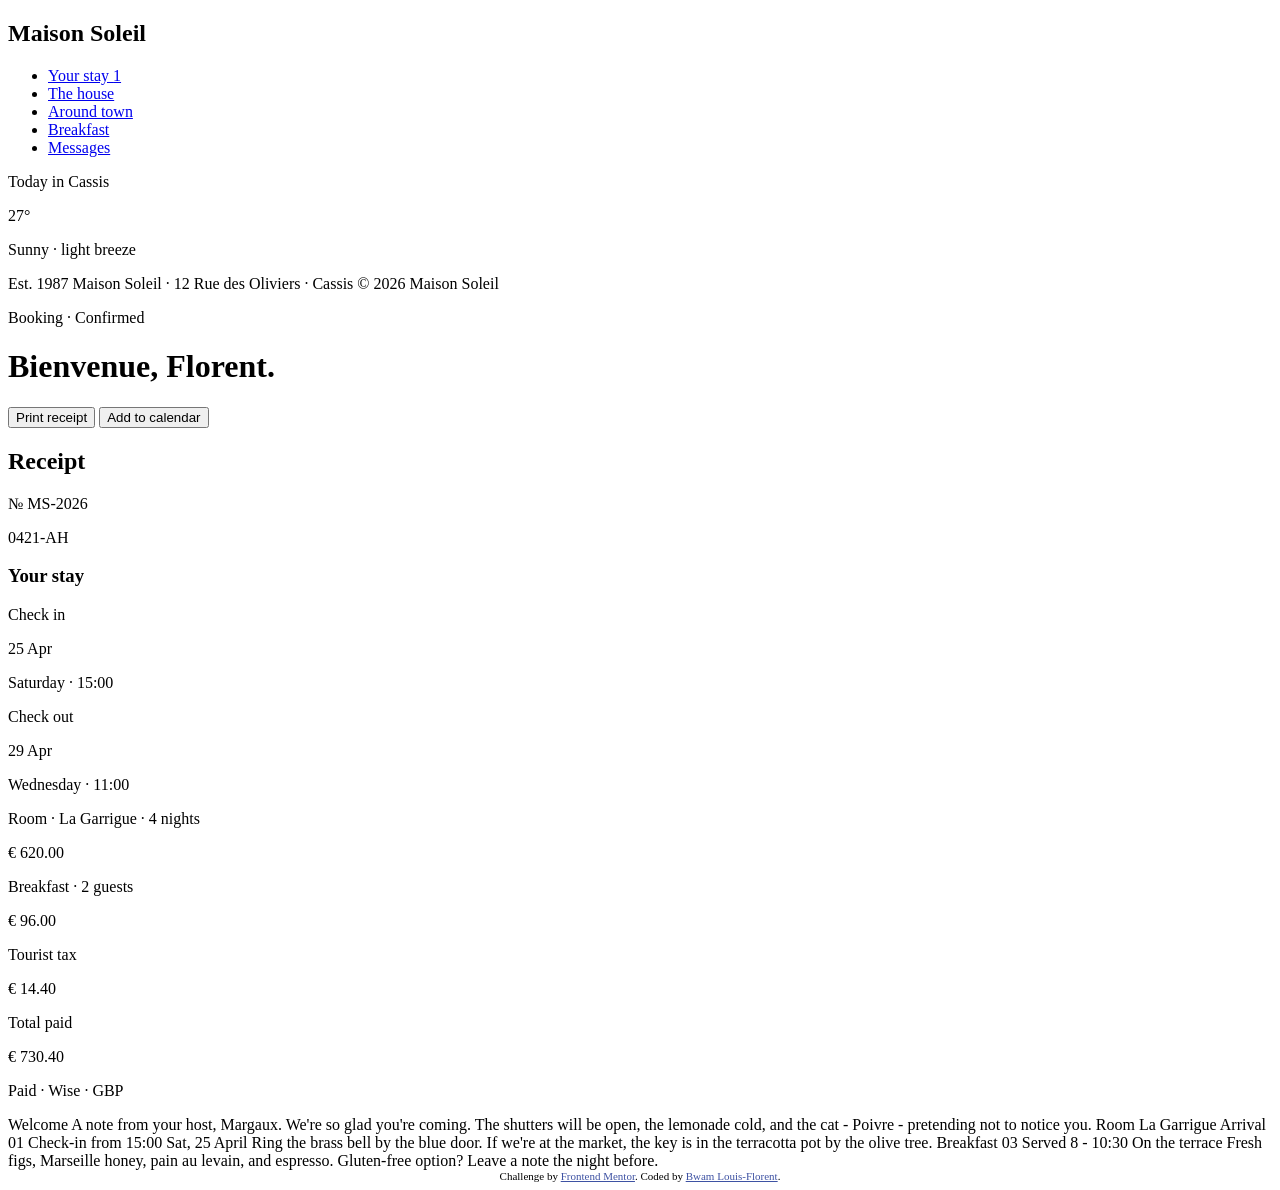
==== Day_2/index.html @ e7b2e768 "Receipt card" ====
<!DOCTYPE html>
<html lang="en">
<head>
  <meta charset="UTF-8">
  <meta name="viewport" content="width=device-width, initial-scale=1.0"> <!-- displays site properly based on user's device -->

  <link rel="icon" type="image/png" sizes="32x32" href="./assets/images/favicon-32x32.png">

  <title>Hotel booking confirmation page</title>

  <!-- Feel free to remove these styles or customise in your own stylesheet 👍 -->
  <style>
    .attribution { font-size: 0.6875rem; text-align: center; }
    .attribution a { color: hsl(228, 45%, 44%); }
  </style>
</head>
<body>
<aside>
  <!-- Sidebar starts -->

  <h1>Maison Soleil</h1>

  <!-- Guest navigation -->

  <nav>
    <ul>
      <li><a href="#">Your stay <span>1</span></a></li>
      <li><a href="#">The house</a></li>
      <li><a href="#">Around town</a></li>
      <li><a href="#">Breakfast</a></li>
      <li><a href="#">Messages</a></li>
    </ul>
  </nav>

  <!-- Local weather -->
<div>

  <p>Today in Cassis</p>
  <p>27°</p>
  <p>Sunny · light breeze</p>

</div>  

<footer>
  Est. 1987
  Maison Soleil · 12 Rue des Oliviers · Cassis
  © 2026 Maison Soleil
</footer>  

  <!-- Sidebar ends -->
</aside>

<main>
  <!-- Main content starts -->
<header>
  <p>Booking · Confirmed</p>
  <h1>Bienvenue, Florent.</h1>
  <button>Print receipt</button>
  <button>Add to calendar</button>
</header>

  <!-- Booking cards start -->
<div>
 <!-- Receipt card -->
<article>
  <h2>Receipt</h2>
  <p>№ MS-2026</p>
  <p>0421-AH</p>

  <h3>Your stay</h3>

  <p>Check in</p>
  <p>25 Apr</p>
  <p>Saturday · 15:00</p>

  <p>Check out</p>
  <p>29 Apr</p>
  <p>Wednesday · 11:00</p>

  <p>Room · La Garrigue · 4 nights</p>
  <p>€ 620.00</p>
  <p>Breakfast · 2 guests</p>
  <p>€ 96.00</p>
  <p>Tourist tax</p>
  <p>€ 14.40</p>

  <p>Total paid</p>
  <p>€ 730.40</p>

  <p>Paid · Wise · GBP</p>
<!-- Barcode image -->
</article>

</div>


  <!-- Note from host card -->
  Welcome
  A note from your host, Margaux.
  We're so glad you're coming. The shutters will be open, the lemonade cold, and the cat - Poivre - pretending not to notice you.
  Room
  La Garrigue

  <!-- Booking cards end -->

  <!-- Guest info row starts -->

  <!-- Arrival -->
  Arrival
  01
  Check-in from 15:00
  Sat, 25 April
  Ring the brass bell by the blue door. If we're at the market, the key is in the terracotta pot by the olive tree.


  <!-- Breakfast -->
  Breakfast
  03
  Served 8 - 10:30
  On the terrace
  Fresh figs, Marseille honey, pain au levain, and espresso. Gluten-free option? Leave a note the night before.

  <!-- Guest info row ends -->

  <!-- Main content ends -->
</main>

  <footer class="attribution">
    Challenge by <a href="https://www.frontendmentor.io?ref=challenge">Frontend Mentor</a>.
    Coded by <a href="#">Bwam Louis-Florent</a>.
  </footer>
</body>
</html>
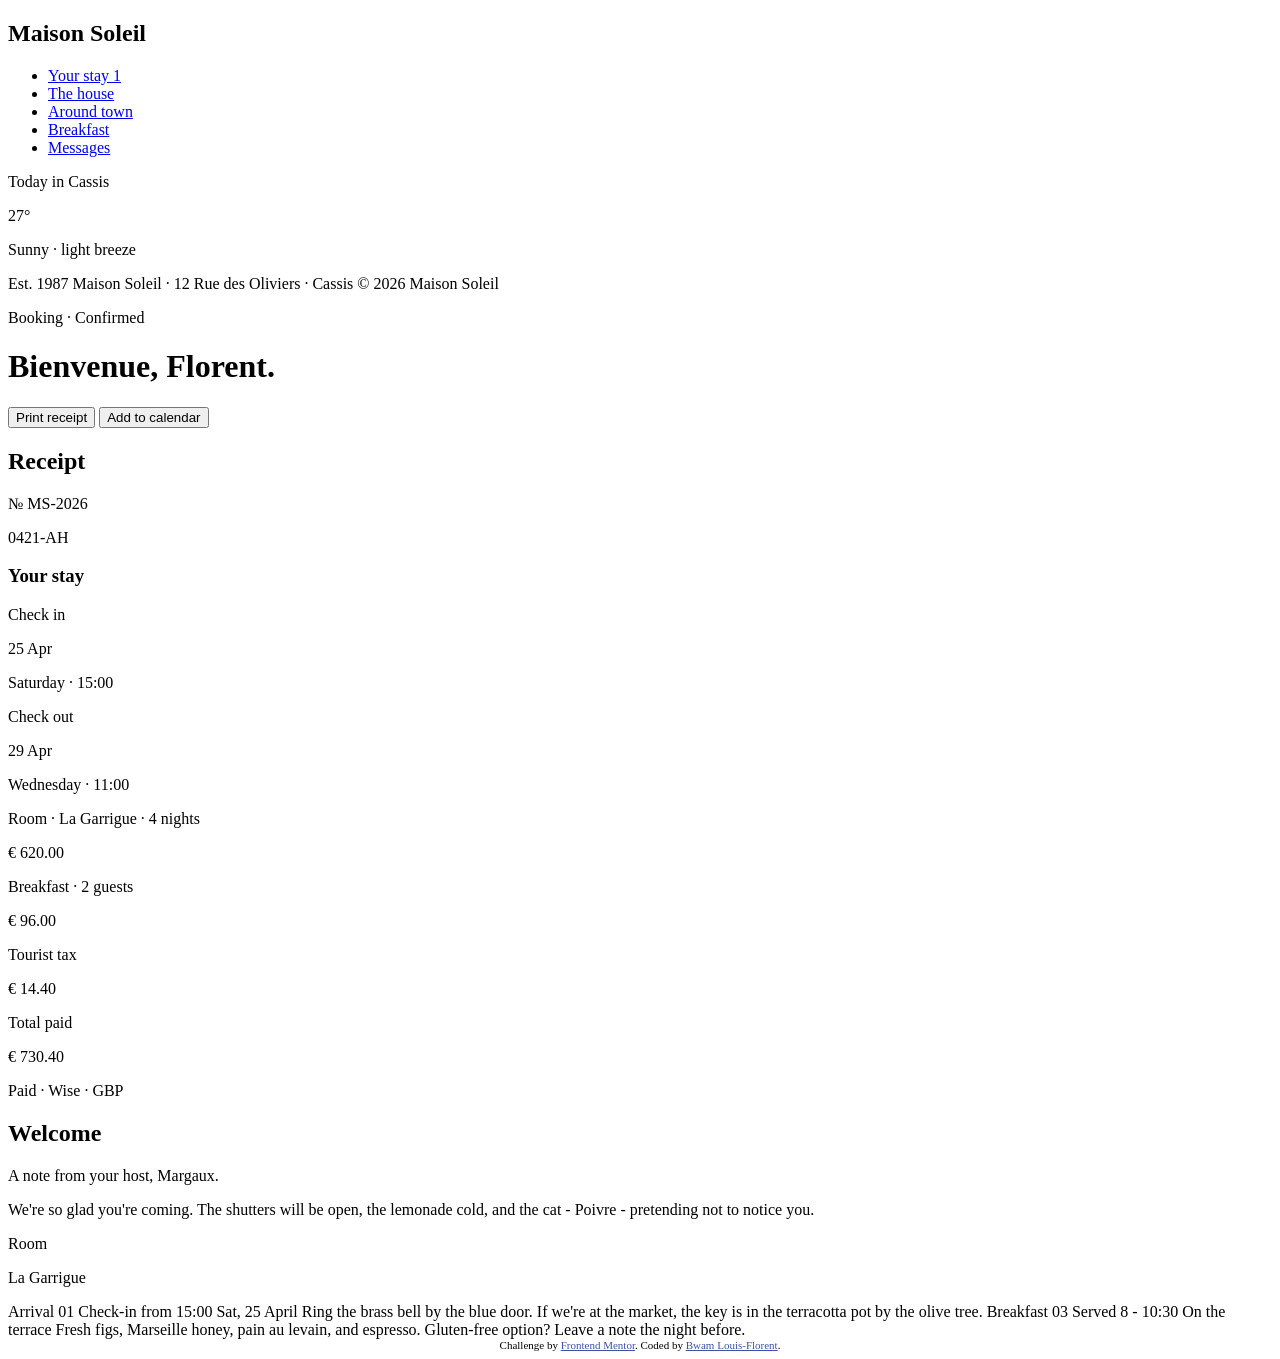
==== commit b20de36b: "Receipt card" ====
--- a/Day_2/index.html
+++ b/Day_2/index.html
@@ -91,17 +91,20 @@
 <!-- Barcode image -->
 </article>
 
+<article>
+  <!-- Note from host card -->
+  <h2>Welcome</h2>
+  <p>A note from your host, Margaux.</p>
+  <p>We're so glad you're coming. The shutters will be open, the lemonade cold, and the cat - Poivre - pretending not to notice you.</p>
+  <p>Room</p>
+  <p>La Garrigue</p>
+
+  <!-- Booking cards end -->
+</article>
 </div>
 
 
-  <!-- Note from host card -->
-  Welcome
-  A note from your host, Margaux.
-  We're so glad you're coming. The shutters will be open, the lemonade cold, and the cat - Poivre - pretending not to notice you.
-  Room
-  La Garrigue
 
-  <!-- Booking cards end -->
 
   <!-- Guest info row starts -->
 
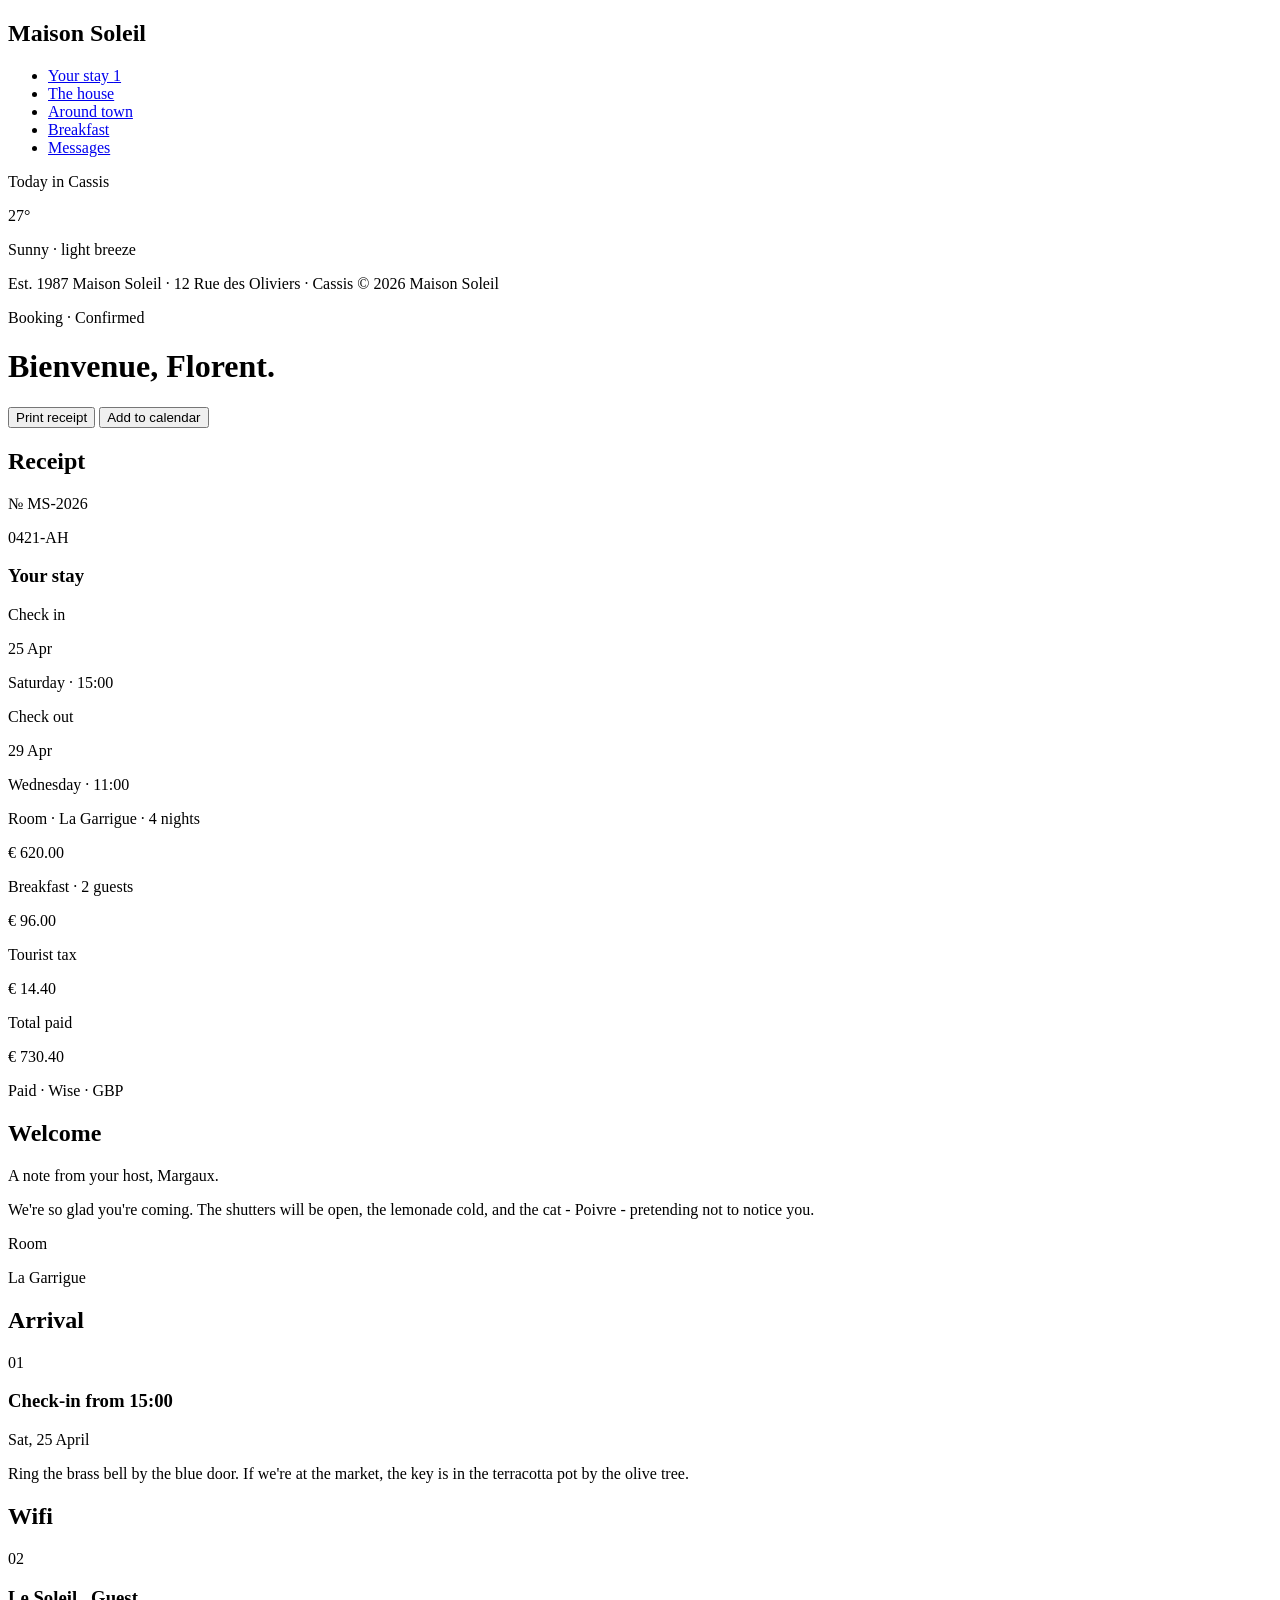
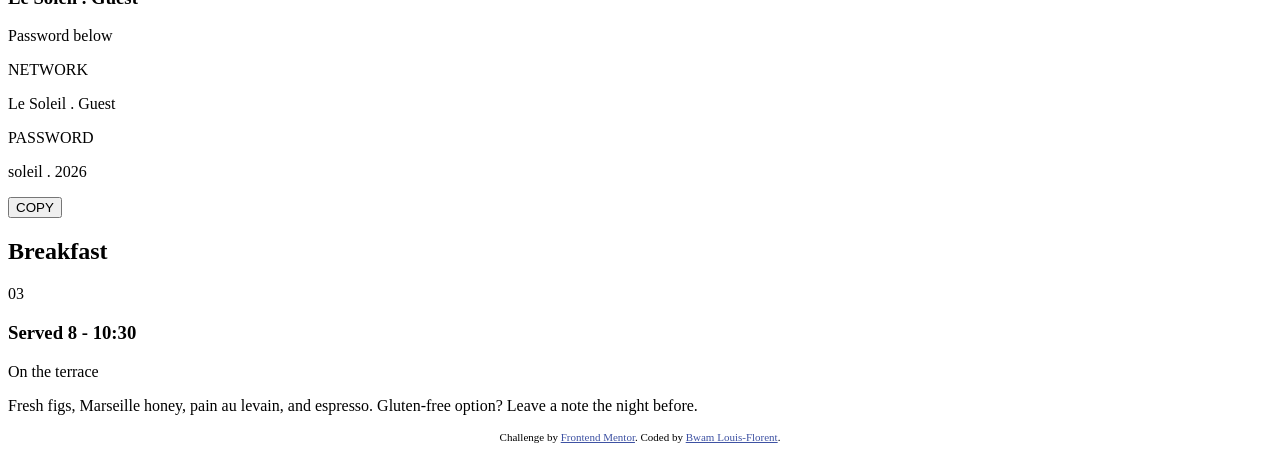
==== commit d36ffa28: "Arrival,Wifi,Breakfast" ====
--- a/Day_2/index.html
+++ b/Day_2/index.html
@@ -108,21 +108,40 @@
 
   <!-- Guest info row starts -->
 
-  <!-- Arrival -->
-  Arrival
-  01
-  Check-in from 15:00
-  Sat, 25 April
-  Ring the brass bell by the blue door. If we're at the market, the key is in the terracotta pot by the olive tree.
+<div>
+ <!-- Arrival -->    
+<article>
+  <h2>Arrival</h2>
+  <p>01</p>
+  <h3>Check-in from 15:00</h3>
+  <p>Sat, 25 April</p>
+  <p>Ring the brass bell by the blue door. If we're at the market, the key is in the terracotta pot by the olive tree.
+</p>
+</article>
+</div>
+ 
+<!-- Wifi -->
+ <article>
+    <h2>Wifi</h2>
+    <p>02</p>
+    <h3>Le Soleil . Guest</h3>
+    <p>Password below</p>
+    <p>NETWORK</p>
+    <p>Le Soleil . Guest</p>
+    <p>PASSWORD</p>
+    <p>soleil . 2026</p>
+    <button>COPY</button>
+ </article>
 
-
-  <!-- Breakfast -->
-  Breakfast
-  03
-  Served 8 - 10:30
-  On the terrace
-  Fresh figs, Marseille honey, pain au levain, and espresso. Gluten-free option? Leave a note the night before.
-
+<!-- Breakfast -->
+<article>
+  <h2>Breakfast</h2>
+  <p>03</p>
+  <h3>Served 8 - 10:30</h3>
+  <p>On the terrace</p>
+  <p>Fresh figs, Marseille honey, pain au levain, and espresso. Gluten-free option? Leave a note the night before.</p>
+</article> 
+  
   <!-- Guest info row ends -->
 
   <!-- Main content ends -->
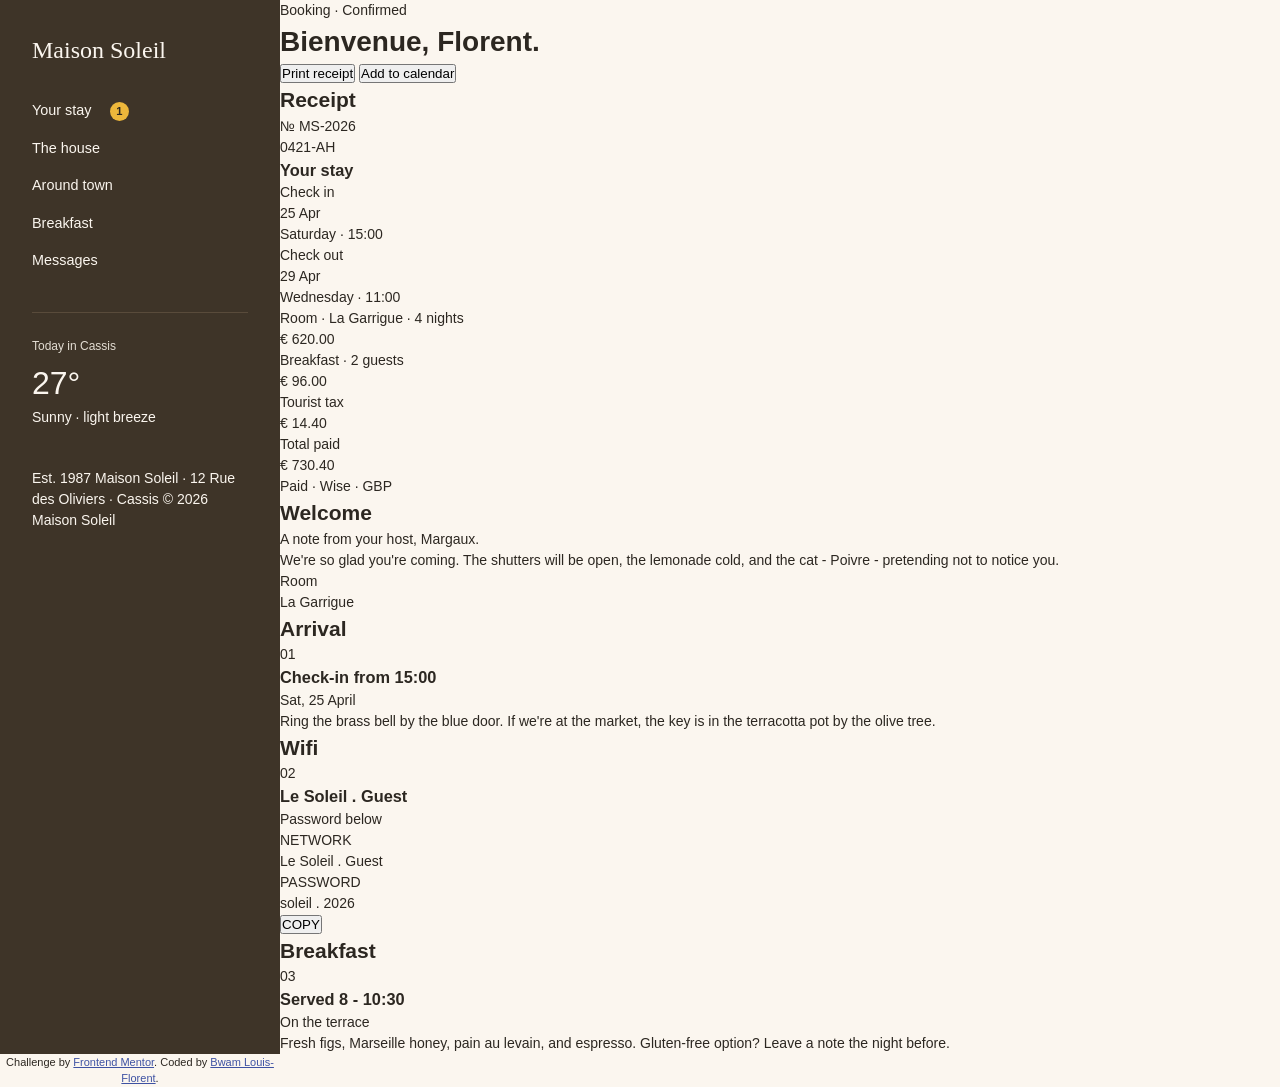
==== commit 5fdc0517: "active badge,weather widget" ====
--- a/Day_2/index.html
+++ b/Day_2/index.html
@@ -8,7 +8,12 @@
 
   <title>Hotel booking confirmation page</title>
 
-  <!-- Feel free to remove these styles or customise in your own stylesheet 👍 -->
+  <!-- Google fonts -->
+   <link rel="preconnect" href="https://fonts.googleapis.com">
+   <link rel="preconnect" href="https://fonts.gstatic.com" crossorigin>
+   <link href="https://fonts.googleapis.com/css2?family=DM+Mono:ital,wght@0,400;0,500;1,400&family=DM+Sans:ital,opsz,wght@0,9..40,400;0,9..40,500;0,9..40,600;1,9..40,400&family=Fraunces:ital,opsz,wght@0,9..144,400;1,9..144,400&display=swap" rel="stylesheet">
+
+   <link rel="stylesheet" href="styles.css">
   <style>
     .attribution { font-size: 0.6875rem; text-align: center; }
     .attribution a { color: hsl(228, 45%, 44%); }
@@ -36,7 +41,7 @@
 <div>
 
   <p>Today in Cassis</p>
-  <p>27°</p>
+  <p class="weather-temp">27°</p>
   <p>Sunny · light breeze</p>
 
 </div>  
@@ -118,7 +123,6 @@
   <p>Ring the brass bell by the blue door. If we're at the market, the key is in the terracotta pot by the olive tree.
 </p>
 </article>
-</div>
  
 <!-- Wifi -->
  <article>
@@ -141,6 +145,7 @@
   <p>On the terrace</p>
   <p>Fresh figs, Marseille honey, pain au levain, and espresso. Gluten-free option? Leave a note the night before.</p>
 </article> 
+</div>
   
   <!-- Guest info row ends -->
 
--- a/Day_2/styles.css
+++ b/Day_2/styles.css
@@ -0,0 +1,127 @@
+/* ==============================================
+   MAISON SOLEIL — Booking Confirmation Page
+   ============================================== */
+
+/* ---------- Design Tokens ---------- */
+:root {
+  /* Neutral */
+  --clr-neutral-900: hsl(33, 15%, 15%);
+  --clr-neutral-800: hsl(33, 22%, 20%);
+  --clr-neutral-700: hsl(32, 20%, 29%);
+  --clr-neutral-600: hsl(33, 17%, 41%);
+  --clr-neutral-400: hsl(36, 22%, 86%);
+  --clr-neutral-200: hsl(30, 24%, 93%);
+  --clr-neutral-100: hsl(35, 60%, 96%);
+  --clr-neutral-50:  hsl(40, 60%, 98%);
+  --clr-neutral-0:   hsl(0, 0%, 100%);
+
+  /* Sun */
+  --clr-sun-500: hsl(42, 83%, 58%);
+  --clr-sun-300: hsl(44, 84%, 75%);
+  --clr-sun-200: hsl(45, 100%, 74%);
+  --clr-sun-50:  hsl(41, 100%, 93%);
+
+  /* Terracotta */
+  --clr-terracotta-700: hsl(15, 69%, 37%);
+  --clr-terracotta-600: hsl(15, 74%, 41%);
+  --clr-terracotta-500: hsl(18, 62%, 47%);
+  --clr-terracotta-400: hsl(22, 72%, 56%);
+
+  /* Accent */
+  --clr-blue-500: hsl(230, 49%, 56%);
+  --clr-rose-500: hsl(340, 48%, 52%);
+
+  /* Typography */
+  --ff-heading: 'Fraunces', serif;
+  --ff-body:    'DM Sans', sans-serif;
+  --ff-mono:    'DM Mono', monospace;
+}
+
+/* ---------- Reset ---------- */
+*,
+*::before,
+*::after {
+  box-sizing: border-box;
+  margin: 0;
+  padding: 0;
+}
+
+body {
+  font-family: var(--ff-body);
+  font-size: 0.875rem;
+  color: var(--clr-neutral-900);
+  background-color: var(--clr-neutral-100);
+  line-height: 1.5;
+}
+
+/* ---------- Two-Column Layout ---------- */
+body {
+  display: grid;
+  grid-template-columns: 280px 1fr;
+  min-height: 100vh;
+}
+
+/* ---------- Sidebar ---------- */
+aside {
+  background-color: var(--clr-neutral-800);
+  color: var(--clr-neutral-100);
+  padding: 2rem;
+}
+
+/* ---------- Maison Soleil ---------- */
+aside h1 {
+  font-family: var(--ff-heading);
+  font-size: 1.5rem;
+  font-weight: 400;
+  margin-bottom: 2rem;  
+}
+
+/* ---------- Navigation ------------- */
+aside nav ul {
+    list-style: none;
+    padding: 0;
+    display: flex;
+    flex-direction: column;
+    gap: 1rem;
+}
+
+aside nav a {
+    color: var(--clr-neutral-100);
+    text-decoration: none;
+    font-size: 0.9rem;
+}
+
+aside nav a:hover {
+    color: var(--clr-neutral-0);
+}
+
+/* Active badge on "Your Stay" */
+aside nav a span {
+    display: inline-block;
+    background-color: var(--clr-sun-500);
+    color: var(--clr-neutral-900);
+    font-size: 0.7rem;
+    font-weight: 600;
+    width: 1.2rem;
+    height: 1.2rem;
+    border-radius: 50%;
+    text-align: center;
+    line-height: 1.2rem;
+    margin-left: 0.9rem;
+}
+
+/* Weather widget */
+aside > div {
+    margin-top: 2.5rem;
+    margin-bottom: 2.5rem;
+    padding-top: 1.5rem;
+    border-top: 1px solid var(--clr-neutral-700);
+}
+
+aside > div p:first-child {
+    font-size: 0.75rem;
+    color: var(--clr-neutral-400);
+    margin-bottom: 0.25rem;
+}
+
+.weather-temp {font-size: 2rem;}
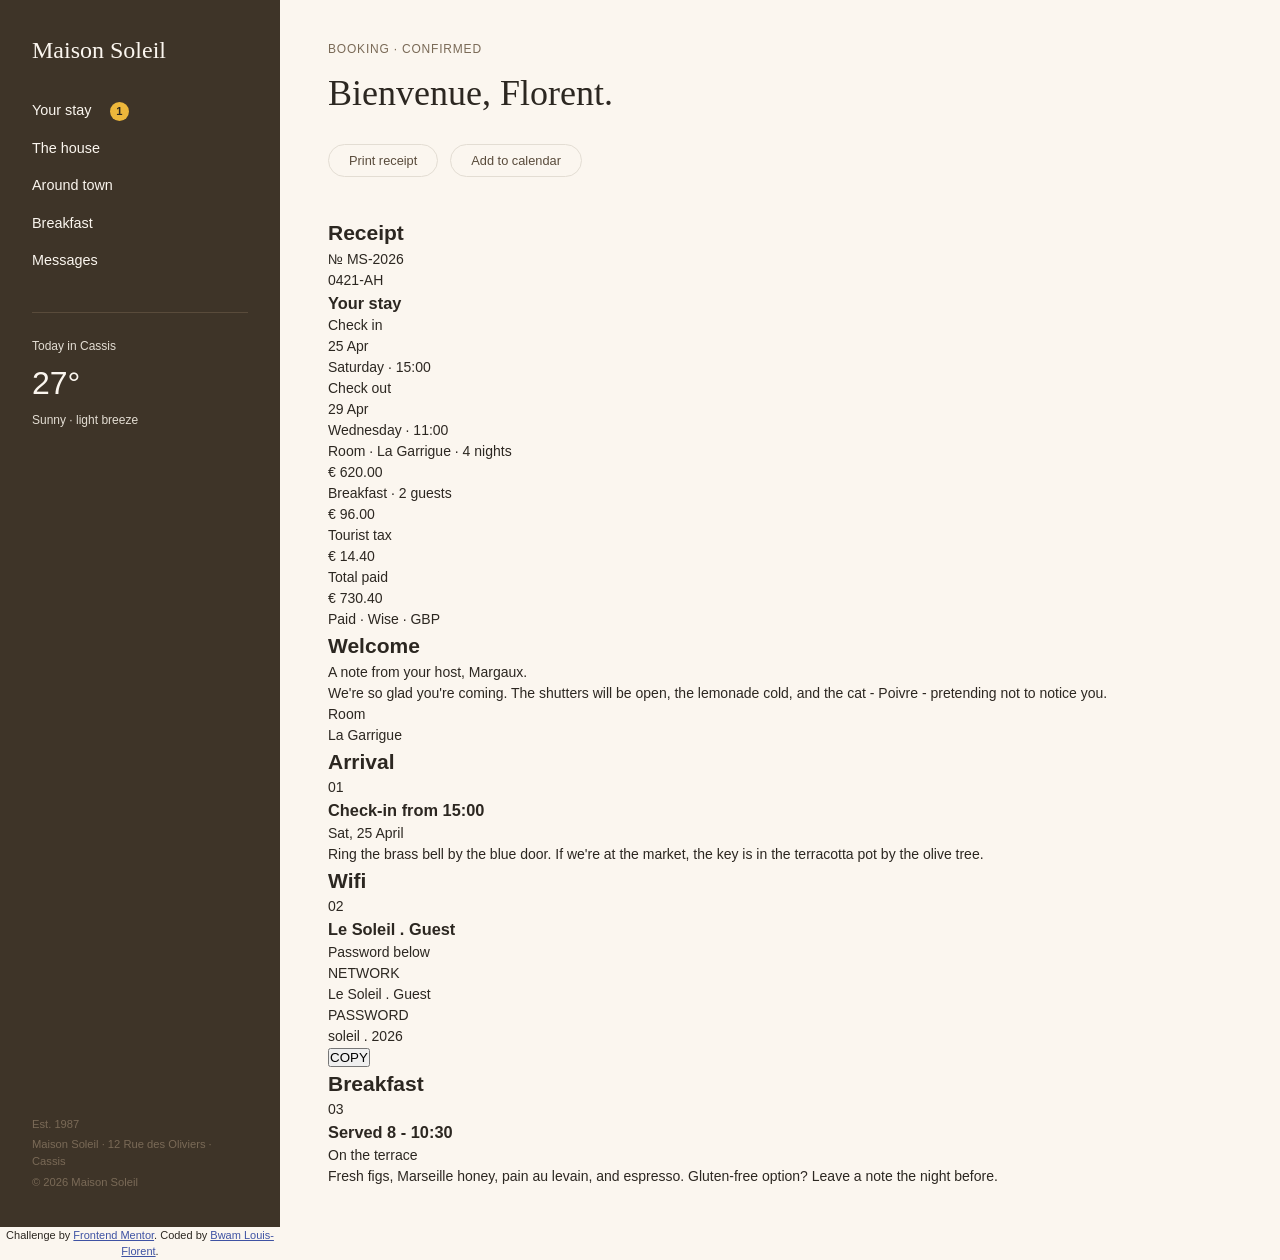
==== commit af5f0747: "Main Content header" ====
--- a/Day_2/index.html
+++ b/Day_2/index.html
@@ -47,9 +47,9 @@
 </div>  
 
 <footer>
-  Est. 1987
-  Maison Soleil · 12 Rue des Oliviers · Cassis
-  © 2026 Maison Soleil
+  <p>Est. 1987</p>
+  <P>Maison Soleil · 12 Rue des Oliviers · Cassis</P>
+  <p>© 2026 Maison Soleil</p>
 </footer>  
 
   <!-- Sidebar ends -->
@@ -60,8 +60,10 @@
 <header>
   <p>Booking · Confirmed</p>
   <h1>Bienvenue, Florent.</h1>
+  <div class="header-actions">
   <button>Print receipt</button>
   <button>Add to calendar</button>
+  </div>
 </header>
 
   <!-- Booking cards start -->
--- a/Day_2/styles.css
+++ b/Day_2/styles.css
@@ -66,6 +66,8 @@
   background-color: var(--clr-neutral-800);
   color: var(--clr-neutral-100);
   padding: 2rem;
+  display: flex;
+  flex-direction: column;
 }
 
 /* ---------- Maison Soleil ---------- */
@@ -124,4 +126,75 @@
     margin-bottom: 0.25rem;
 }
 
-.weather-temp {font-size: 2rem;}+.weather-temp {
+    font-size: 2rem;
+    font-weight: 500;
+    margin-bottom: 0.25rem;
+}
+
+aside > div p:last-child {
+    font-size: 0.75rem;
+    color: var(--clr-neutral-400);
+}
+
+/* Sidebar footer */
+aside footer {
+    margin-top: auto;
+    font-size: 0.7rem;
+    color: var(--clr-neutral-600);
+}
+
+aside footer p {
+    margin-bottom: 0.25rem;
+}
+
+/* Main Content */
+main {
+    padding: 2.5rem 3rem;
+}
+
+/* Header Area */
+main header {
+    margin-bottom: 2.5rem;
+}
+
+main header p:first-child {
+    font-size: 0.75rem;
+    font-weight: 500;
+    text-transform: uppercase;
+    letter-spacing: 0.05rem;
+    color: var(--clr-neutral-600);
+    margin-bottom: 0.5rem;
+}
+
+main header h1 {
+    font-family: var(--ff-heading);
+    font-size: 2.25rem;
+    font-weight: 400;
+    color: var(--clr-neutral-900);
+    margin-bottom: 1.5rem;
+}
+
+/* Button row */
+.header-actions {
+    display: flex;
+    gap: 0.75rem;
+}
+
+.header-actions button {
+    font-family: var(--ff-body);
+    font-size: 0.8rem;
+    font-weight: 500;
+    padding: 0.5rem 1.25rem;
+    border: 1px solid var(--clr-neutral-400);
+    border-radius: 2rem;
+    background: transparent;
+    color: var(--clr-neutral-700);
+    cursor: pointer;
+    transition: all 0.2s ease;
+}
+
+.header-actions button:hover {
+    border-color: var(--clr-neutral-600);
+    color: var(--clr-neutral-900);
+}
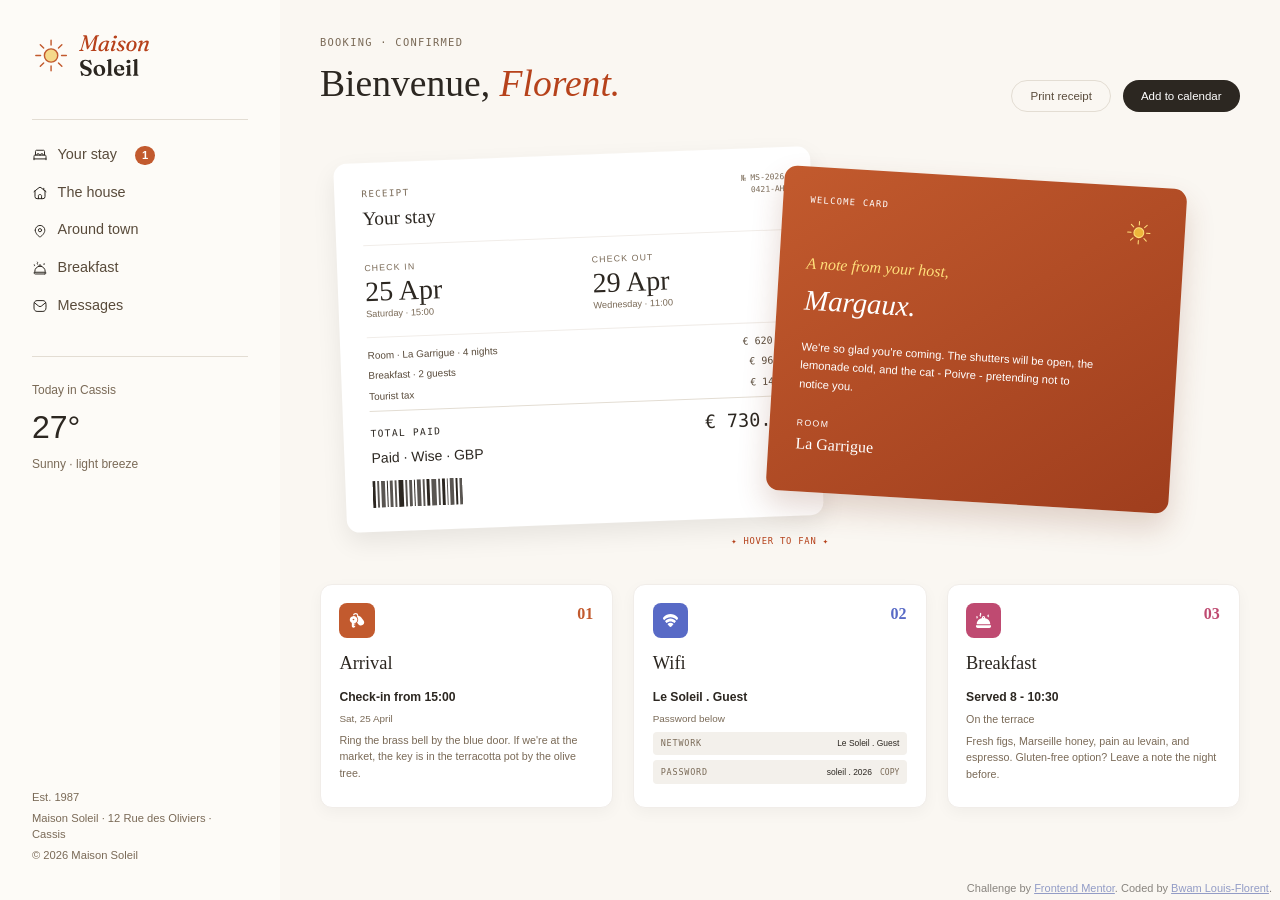
==== commit 9e5b30e3: "Hotel booking finalisation" ====
--- a/Day_2/index.html
+++ b/Day_2/index.html
@@ -23,17 +23,17 @@
 <aside>
   <!-- Sidebar starts -->
 
-  <h1>Maison Soleil</h1>
+  <img src="images/logo.svg" alt="Mon Soleil">
 
   <!-- Guest navigation -->
 
   <nav>
     <ul>
-      <li><a href="#">Your stay <span>1</span></a></li>
-      <li><a href="#">The house</a></li>
-      <li><a href="#">Around town</a></li>
-      <li><a href="#">Breakfast</a></li>
-      <li><a href="#">Messages</a></li>
+      <li><a href="#"><img src="images/icon-bed.svg" alt="">Your stay <span>1</span></a></li>
+      <li><a href="#"><img src="images/icon-house.svg" alt="">The house</a></li>
+      <li><a href="#"><img src="images/icon-pin.svg" alt="">Around town</a></li>
+      <li><a href="#"><img src="images/icon-breakfast-outline.svg" alt="">Breakfast</a></li>
+      <li><a href="#"><img src="images/icon-mail.svg" alt="">Messages</a></li>
     </ul>
   </nav>
 
@@ -58,96 +58,133 @@
 <main>
   <!-- Main content starts -->
 <header>
-  <p>Booking · Confirmed</p>
-  <h1>Bienvenue, Florent.</h1>
+  <div>
+    <p>Booking · Confirmed</p>
+  <h1>Bienvenue, <em>Florent.</em></h1>
+  </div>  
   <div class="header-actions">
-  <button>Print receipt</button>
-  <button>Add to calendar</button>
+  <button class="btn-outline">Print receipt</button>
+  <button class="btn-filled">Add to calendar</button>
   </div>
 </header>
 
   <!-- Booking cards start -->
 <div>
- <!-- Receipt card -->
-<article>
-  <h2>Receipt</h2>
+ <!-- Receipt + host one -->
+<section class="booking-visual">
+
+<article class="receipt">
+<div class="receipt-top">
+  <div>  
+  <p class="receipt-label">Receipt</p>
+  <h2>Your stay</h2>
+  </div>
+  <div class="receipt-number">
   <p>№ MS-2026</p>
   <p>0421-AH</p>
+  </div>
+  </div>
 
-  <h3>Your stay</h3>
+<div class="date-grid">
+  <div>
+  <p class="small-label">Check in</p>
+  <p class="big-date">25 Apr</p>
+  <p class="small-text">Saturday · 15:00</p>
+  </div>  
 
-  <p>Check in</p>
-  <p>25 Apr</p>
-  <p>Saturday · 15:00</p>
+  <div>
+  <p class="small-label">Check out</p>
+  <p class="big-date">29 Apr</p>
+  <p class="small-text">Wednesday · 11:00</p>
+  </div>
+  </div>
 
-  <p>Check out</p>
-  <p>29 Apr</p>
-  <p>Wednesday · 11:00</p>
+<div class="cost-list">
+  <div><span>Room · La Garrigue · 4 nights</span><span>€ 620.00</span></div>
+  <div><span>Breakfast · 2 guests</span><span>€ 96.00</span></div>
+  <div><span>Tourist tax</span><span>€ 14.40</span></div>
+  </div>  
 
-  <p>Room · La Garrigue · 4 nights</p>
-  <p>€ 620.00</p>
-  <p>Breakfast · 2 guests</p>
-  <p>€ 96.00</p>
-  <p>Tourist tax</p>
-  <p>€ 14.40</p>
+<div class="total"> 
+  <span>Total paid</span>
+  <strong>€ 730.40</strong>
+  </div> 
 
-  <p>Total paid</p>
-  <p>€ 730.40</p>
-
+<div class="receipt-button">  
   <p>Paid · Wise · GBP</p>
+  <img src="images/icon-barcode.svg" alt="barcode" class="barcode">
+  </div>
 <!-- Barcode image -->
 </article>
 
-<article>
+<article class="host-note">
   <!-- Note from host card -->
-  <h2>Welcome</h2>
-  <p>A note from your host, Margaux.</p>
-  <p>We're so glad you're coming. The shutters will be open, the lemonade cold, and the cat - Poivre - pretending not to notice you.</p>
-  <p>Room</p>
-  <p>La Garrigue</p>
+   <img src="images/icon-sun.svg" alt="" class="host-sun">
+  <p class="host-label">Welcome card</p>
+  <p class="host-intro">A note from your host,</p>
+  <h2>Margaux.</h2>
+  <p class="host-message">We're so glad you're coming. The shutters will be open, the lemonade cold, and the cat - Poivre - pretending not to notice you.</p>
+  <p class="room-label">Room</p>
+  <p class="room-name">La Garrigue</p>
 
   <!-- Booking cards end -->
 </article>
-</div>
+</section>
 
+<p class="fan-label">✦ HOVER TO FAN ✦</p>
 
+  <!-- Information cards -->
 
+<section class="info-cards">
 
-  <!-- Guest info row starts -->
+<article class="info-card">
+    <!-- Arrival -->
+  <img src="images/icon-key.svg" alt="" class="info-icon">  
 
-<div>
- <!-- Arrival -->    
-<article>
+  <span class="card-number">01</span>
+
   <h2>Arrival</h2>
-  <p>01</p>
   <h3>Check-in from 15:00</h3>
-  <p>Sat, 25 April</p>
+  <p class="card-date">Sat, 25 April</p>
   <p>Ring the brass bell by the blue door. If we're at the market, the key is in the terracotta pot by the olive tree.
 </p>
 </article>
  
 <!-- Wifi -->
- <article>
+ <article class="info-card">
+    <img src="images/icon-wifi.svg" alt="" class="info-icon">
+
+    <span class="card-number">02</span>
+
     <h2>Wifi</h2>
-    <p>02</p>
     <h3>Le Soleil . Guest</h3>
-    <p>Password below</p>
-    <p>NETWORK</p>
-    <p>Le Soleil . Guest</p>
-    <p>PASSWORD</p>
-    <p>soleil . 2026</p>
+    <p class="password-label">Password below</p>
+
+    <div class="wifi-row">
+    <span>NETWORK</span>
+    <strong>Le Soleil . Guest</strong>
+    </div>
+
+    <div class="wifi-row">
+    <span>PASSWORD</span>
+    <strong>soleil . 2026</strong>
     <button>COPY</button>
+    </div>
  </article>
 
 <!-- Breakfast -->
-<article>
+<article class="info-card">
+  <img src="images/icon-breakfast.svg" alt="" class="info-icon">  
+
+  <span class="card-number">03</span>
+
   <h2>Breakfast</h2>
-  <p>03</p>
   <h3>Served 8 - 10:30</h3>
   <p>On the terrace</p>
   <p>Fresh figs, Marseille honey, pain au levain, and espresso. Gluten-free option? Leave a note the night before.</p>
 </article> 
-</div>
+
+</section>
   
   <!-- Guest info row ends -->
 
--- a/Day_2/styles.css
+++ b/Day_2/styles.css
@@ -63,19 +63,18 @@
 
 /* ---------- Sidebar ---------- */
 aside {
-  background-color: var(--clr-neutral-800);
-  color: var(--clr-neutral-100);
+  background-color: var(--clr-neutral-50);
+  color: var(--clr-neutral-900);
   padding: 2rem;
   display: flex;
   flex-direction: column;
 }
 
 /* ---------- Maison Soleil ---------- */
-aside h1 {
-  font-family: var(--ff-heading);
-  font-size: 1.5rem;
-  font-weight: 400;
-  margin-bottom: 2rem;  
+aside img {
+  margin-bottom: 2.5rem;
+  width: 120px;
+  height: auto;  
 }
 
 /* ---------- Navigation ------------- */
@@ -85,23 +84,25 @@
     display: flex;
     flex-direction: column;
     gap: 1rem;
+    border-top: 1px solid var(--clr-neutral-400);
+    padding-top: 1.5rem;
 }
 
 aside nav a {
-    color: var(--clr-neutral-100);
+    color: var(--clr-neutral-700);
     text-decoration: none;
     font-size: 0.9rem;
 }
 
 aside nav a:hover {
-    color: var(--clr-neutral-0);
+    color: var(--clr-neutral-900);
 }
 
 /* Active badge on "Your Stay" */
 aside nav a span {
     display: inline-block;
-    background-color: var(--clr-sun-500);
-    color: var(--clr-neutral-900);
+    background-color: var(--clr-terracotta-500);
+    color: var(--clr-neutral-0);
     font-size: 0.7rem;
     font-weight: 600;
     width: 1.2rem;
@@ -117,12 +118,12 @@
     margin-top: 2.5rem;
     margin-bottom: 2.5rem;
     padding-top: 1.5rem;
-    border-top: 1px solid var(--clr-neutral-700);
+    border-top: 1px solid var(--clr-neutral-400);
 }
 
 aside > div p:first-child {
     font-size: 0.75rem;
-    color: var(--clr-neutral-400);
+    color: var(--clr-neutral-600);
     margin-bottom: 0.25rem;
 }
 
@@ -134,7 +135,7 @@
 
 aside > div p:last-child {
     font-size: 0.75rem;
-    color: var(--clr-neutral-400);
+    color: var(--clr-neutral-600);
 }
 
 /* Sidebar footer */
@@ -148,53 +149,517 @@
     margin-bottom: 0.25rem;
 }
 
-/* Main Content */
+/* ================= MAIN ================= */
+
 main {
-    padding: 2.5rem 3rem;
-}
-
-/* Header Area */
+  width: 100%;
+  max-width: 1100px;
+  padding: 2.2rem 2.5rem 3rem;
+  margin: 0 auto;
+  background: #faf7f2;
+}
+
 main header {
-    margin-bottom: 2.5rem;
-}
-
-main header p:first-child {
-    font-size: 0.75rem;
-    font-weight: 500;
-    text-transform: uppercase;
-    letter-spacing: 0.05rem;
-    color: var(--clr-neutral-600);
-    margin-bottom: 0.5rem;
+  display: flex;
+  justify-content: space-between;
+  align-items: flex-end;
+  margin-bottom: 2.2rem;
+}
+
+main header p {
+  margin-bottom: 0.3rem;
+  color: var(--clr-neutral-600);
+  font-family: var(--ff-mono);
+  font-size: 0.65rem;
+  text-transform: uppercase;
+  letter-spacing: 0.08rem;
 }
 
 main header h1 {
-    font-family: var(--ff-heading);
-    font-size: 2.25rem;
-    font-weight: 400;
-    color: var(--clr-neutral-900);
-    margin-bottom: 1.5rem;
-}
-
-/* Button row */
+  font-family: var(--ff-heading);
+  font-size: clamp(2rem, 3vw, 2.35rem);
+  font-weight: 400;
+}
+
+main header h1 em {
+  color: var(--clr-terracotta-600);
+}
+
 .header-actions {
-    display: flex;
-    gap: 0.75rem;
-}
-
-.header-actions button {
-    font-family: var(--ff-body);
-    font-size: 0.8rem;
-    font-weight: 500;
-    padding: 0.5rem 1.25rem;
-    border: 1px solid var(--clr-neutral-400);
-    border-radius: 2rem;
-    background: transparent;
-    color: var(--clr-neutral-700);
-    cursor: pointer;
-    transition: all 0.2s ease;
-}
-
-.header-actions button:hover {
+  display: flex;
+  gap: 0.7rem;
+}
+
+.btn-outline,
+.btn-filled {
+  padding: 0.55rem 1.15rem;
+  border-radius: 2rem;
+  font-family: var(--ff-body);
+  font-size: 0.72rem;
+  cursor: pointer;
+}
+
+.btn-outline {
+  border: 1px solid var(--clr-neutral-400);
+  background: transparent;
+  color: var(--clr-neutral-700);
+}
+
+.btn-filled {
+  border: none;
+  background: var(--clr-neutral-900);
+  color: white;
+}
+
+.header-actions .btn-outline:hover {
     border-color: var(--clr-neutral-600);
     color: var(--clr-neutral-900);
-}+}
+
+.header-actions .btn-filled:hover {
+    background-color: var(--clr-neutral-700);
+}
+
+/* ================= RECEIPT + HOST CARD ================= */
+
+.booking-visual {
+  position: relative;
+  width: min(880px, 100%);
+  min-height: 385px;
+  display: grid;
+  grid-template-columns: 1.02fr 0.86fr;
+  align-items: center;
+  margin: 0 auto;
+}
+
+.receipt {
+  position: relative;
+  z-index: 2;
+  width: 100%;
+  min-height: 355px;
+  padding: 1.5rem 1.7rem;
+  border-radius: 0.8rem;
+  background: white;
+  box-shadow: 0 10px 25px rgba(0,0,0,0.08);
+  transform: rotate(-2.2deg);
+}
+
+.receipt-top {
+  display: flex;
+  justify-content: space-between;
+  padding-bottom: 0.7rem;
+  border-bottom: 1px solid var(--clr-neutral-200);
+}
+
+.receipt-label {
+  color: var(--clr-neutral-600);
+  font-family: var(--ff-mono);
+  font-size: 0.58rem;
+  text-transform: uppercase;
+  letter-spacing: 0.08rem;
+}
+
+.receipt-top h2 {
+  margin-top: 0.25rem;
+  font-family: var(--ff-heading);
+  font-size: 1.2rem;
+  font-weight: 400;
+}
+
+.receipt-number {
+  color: var(--clr-neutral-600);
+  font-family: var(--ff-mono);
+  font-size: 0.5rem;
+  text-align: right;
+}
+
+.date-grid {
+  display: grid;
+  grid-template-columns: 1fr 1fr;
+  gap: 2rem;
+  padding: 1rem 0 0.9rem;
+}
+
+.small-label {
+  margin-bottom: 0.15rem;
+  color: var(--clr-neutral-600);
+  font-size: 0.55rem;
+  text-transform: uppercase;
+  letter-spacing: 0.07rem;
+}
+
+.big-date {
+  font-family: var(--ff-heading);
+  font-size: 1.75rem;
+  line-height: 1.1;
+}
+
+.small-text {
+  color: var(--clr-neutral-600);
+  font-size: 0.58rem;
+}
+
+.cost-list {
+  padding-top: 0.7rem;
+  border-top: 1px solid var(--clr-neutral-200);
+}
+
+.cost-list div {
+  display: flex;
+  justify-content: space-between;
+  gap: 1rem;
+  margin-bottom: 0.35rem;
+  color: var(--clr-neutral-700);
+  font-size: 0.62rem;
+}
+
+.cost-list div span:last-child {
+  font-family: var(--ff-mono);
+  white-space: nowrap;
+}
+
+.total {
+  display: flex;
+  justify-content: space-between;
+  align-items: center;
+  padding-top: 0.55rem;
+  margin-top: 0.4rem;
+  border-top: 1px solid var(--clr-neutral-400);
+}
+
+.total span {
+  font-family: var(--ff-mono);
+  font-size: 0.6rem;
+  text-transform: uppercase;
+  letter-spacing: 0.08rem;
+}
+
+.total strong {
+  font-family: var(--ff-mono);
+  font-size: 1.15rem;
+  font-weight: 500;
+}
+
+.receipt-bottom {
+  display: flex;
+  justify-content: space-between;
+  align-items: flex-end;
+  margin-top: 0.5rem;
+}
+
+.receipt-bottom p {
+  color: var(--clr-neutral-600);
+  font-family: var(--ff-mono);
+  font-size: 0.53rem;
+}
+
+.barcode {
+  width: 70px;
+  height: auto;
+}
+
+/* ================= HOST NOTE ================= */
+
+.host-note {
+  position: relative;
+  z-index: 3;
+  width: 100%;
+  min-height: 325px;
+  margin-left: -42px;
+  padding: 1.7rem;
+  border-radius: 0.8rem;
+  color: white;
+  background: linear-gradient(145deg, var(--clr-terracotta-500), var(--clr-terracotta-700));
+  box-shadow: 0 15px 30px rgba(120, 55, 30, 0.2);
+  transform: rotate(3.5deg);
+}
+
+.host-sun {
+  position: absolute;
+  top: 1.5rem;
+  right: 1.6rem;
+  width: 2rem;
+  height: 2rem;
+}
+
+.host-label {
+  margin-bottom: 2.8rem;
+  font-family: var(--ff-mono);
+  font-size: 0.55rem;
+  text-transform: uppercase;
+  letter-spacing: 0.08rem;
+}
+
+.host-intro {
+  margin-bottom: 0.15rem;
+  color: var(--clr-sun-200);
+  font-family: var(--ff-heading);
+  font-size: 1rem;
+  font-style: italic;
+}
+
+.host-note h2 {
+  margin-bottom: 1rem;
+  font-family: var(--ff-heading);
+  font-size: 1.8rem;
+  font-style: italic;
+  font-weight: 400;
+}
+
+.host-message {
+  max-width: 300px;
+  margin-bottom: 1.5rem;
+  font-size: 0.7rem;
+  line-height: 1.65;
+}
+
+.room-label {
+  margin-bottom: 0.1rem;
+  font-size: 0.55rem;
+  text-transform: uppercase;
+  letter-spacing: 0.08rem;
+}
+
+.room-name {
+  font-family: var(--ff-heading);
+  font-size: 1rem;
+}
+
+.fan-label {
+  margin-top: 0.2rem;
+  color: var(--clr-terracotta-600);
+  font-family: var(--ff-mono);
+  font-size: 0.55rem;
+  text-align: center;
+  letter-spacing: 0.05rem;
+}
+
+/* ================= THREE INFO CARDS ================= */
+
+.info-cards {
+  width: 100%;
+  margin-top: 2.2rem;
+  display: grid;
+  grid-template-columns: repeat(3, minmax(0, 1fr));
+  gap: 1.25rem;
+}
+
+.info-card {
+  position: relative;
+  min-height: 205px;
+  padding: 1.15rem;
+  border: 1px solid var(--clr-neutral-200);
+  border-radius: 0.75rem;
+  background: white;
+  box-shadow: 0 5px 15px rgba(0,0,0,0.04);
+}
+
+/* Card numbers */
+.card-number {
+    font-family: var(--ff-heading);
+    font-size: 1rem;
+    line-height: 1;
+    position: absolute;
+    top: 1.35rem;
+    right: 1.2rem;
+    font-weight: 600;
+}
+
+/* 01 — Arrival */
+.info-card:nth-child(1) .card-number {
+    color: var(--clr-terracotta-500);
+}
+
+/* 02 — Wifi */
+.info-card:nth-child(2) .card-number {
+    color: var(--clr-blue-500);
+}
+
+/* 03 — Breakfast */
+.info-card:nth-child(3) .card-number {
+    color: var(--clr-rose-500);
+}
+
+
+.info-card h2 {
+  margin-bottom: 0.65rem;
+  font-family: var(--ff-heading);
+  font-size: 1.15rem;
+  font-weight: 400;
+}
+
+.info-card h3 {
+  margin-bottom: 0.25rem;
+  font-size: 0.76rem;
+  font-weight: 600;
+}
+
+.info-card p {
+  margin-bottom: 0.35rem;
+  color: var(--clr-neutral-600);
+  font-size: 0.67rem;
+  line-height: 1.55;
+}
+
+.card-date,
+.password-label {
+  font-size: 0.62rem !important;
+}
+
+.wifi-row {
+  display: flex;
+  align-items: center;
+  gap: 0.5rem;
+  padding: 0.35rem 0.5rem;
+  margin-top: 0.3rem;
+  border-radius: 0.25rem;
+  background: #f3f0eb;
+  font-size: 0.53rem;
+}
+
+.wifi-row span {
+  color: var(--clr-neutral-600);
+  font-family: var(--ff-mono);
+  letter-spacing: 0.05rem;
+}
+
+.wifi-row strong {
+  margin-left: auto;
+  font-weight: 500;
+}
+
+.wifi-row button {
+  border: none;
+  background: transparent;
+  color: var(--clr-neutral-600);
+  font-family: var(--ff-mono);
+  font-size: 0.5rem;
+  cursor: pointer;
+}
+
+/* ================= ATTRIBUTION ================= */
+
+.attribution {
+  position: fixed;
+  right: 0.5rem;
+  bottom: 0.25rem;
+  z-index: 10;
+  font-size: 0.55rem;
+  opacity: 0.55;
+}
+
+.attribution a {
+  color: hsl(228, 45%, 44%);
+}
+
+/* ICONS */
+aside nav a img {
+    width: 1rem;
+    height: 1rem;
+    margin-bottom: 0;
+    margin-right: 0.6rem;
+    vertical-align: middle;
+}
+
+/* Receipt barcode */
+.receipt .barcode {
+    display: block;
+    width: 90px;
+    height: auto;
+    margin-top: 0.75rem;
+}
+
+/* Sun icon on the host-note card */
+.host-note .host-sun {
+    position: absolute;
+    top: 2rem;
+    right: 2rem;
+    width: 1.75rem;
+    height: 1.75rem;
+}
+
+/* Info cards icons */
+.info-cards article {
+    position: relative;
+}
+
+.info-icon {
+    display: block;
+    width: 1.2rem;
+    height: 1.2rem;
+    padding: 0.5rem;
+    box-sizing: content-box;
+    border-radius: 0.5rem;
+    margin-bottom: 0.75rem;
+}
+
+.info-cards article:nth-of-type(1) .info-icon {
+    background-color: var(--clr-terracotta-500);
+}
+
+.info-cards article:nth-of-type(2) .info-icon {
+    background-color: var(--clr-blue-500);
+}
+
+.info-cards article:nth-of-type(3) .info-icon {
+    background-color: var(--clr-rose-500);
+}
+
+/* ================= RESPONSIVE ================= */
+
+@media (max-width: 1000px) {
+  body {
+    grid-template-columns: 190px minmax(0, 1fr);
+  }
+
+  main {
+    padding: 2rem 1.5rem;
+  }
+
+  .booking-visual {
+    grid-template-columns: 1fr 0.9fr;
+  }
+
+  .info-cards {
+    gap: 0.8rem;
+  }
+}
+
+@media (max-width: 780px) {
+  body {
+    display: block;
+  }
+
+  aside {
+    min-height: auto;
+  }
+
+  main header {
+    align-items: flex-start;
+    flex-direction: column;
+    gap: 1rem;
+  }
+
+  .booking-visual {
+    display: flex;
+    flex-direction: column;
+    min-height: auto;
+  }
+
+  .receipt {
+    width: 96%;
+    transform: rotate(-1deg);
+  }
+
+  .host-note {
+    width: 90%;
+    margin: -1rem 0 0 auto;
+    transform: rotate(2deg);
+  }
+
+  .info-cards {
+    grid-template-columns: 1fr;
+  }
+}
+
+
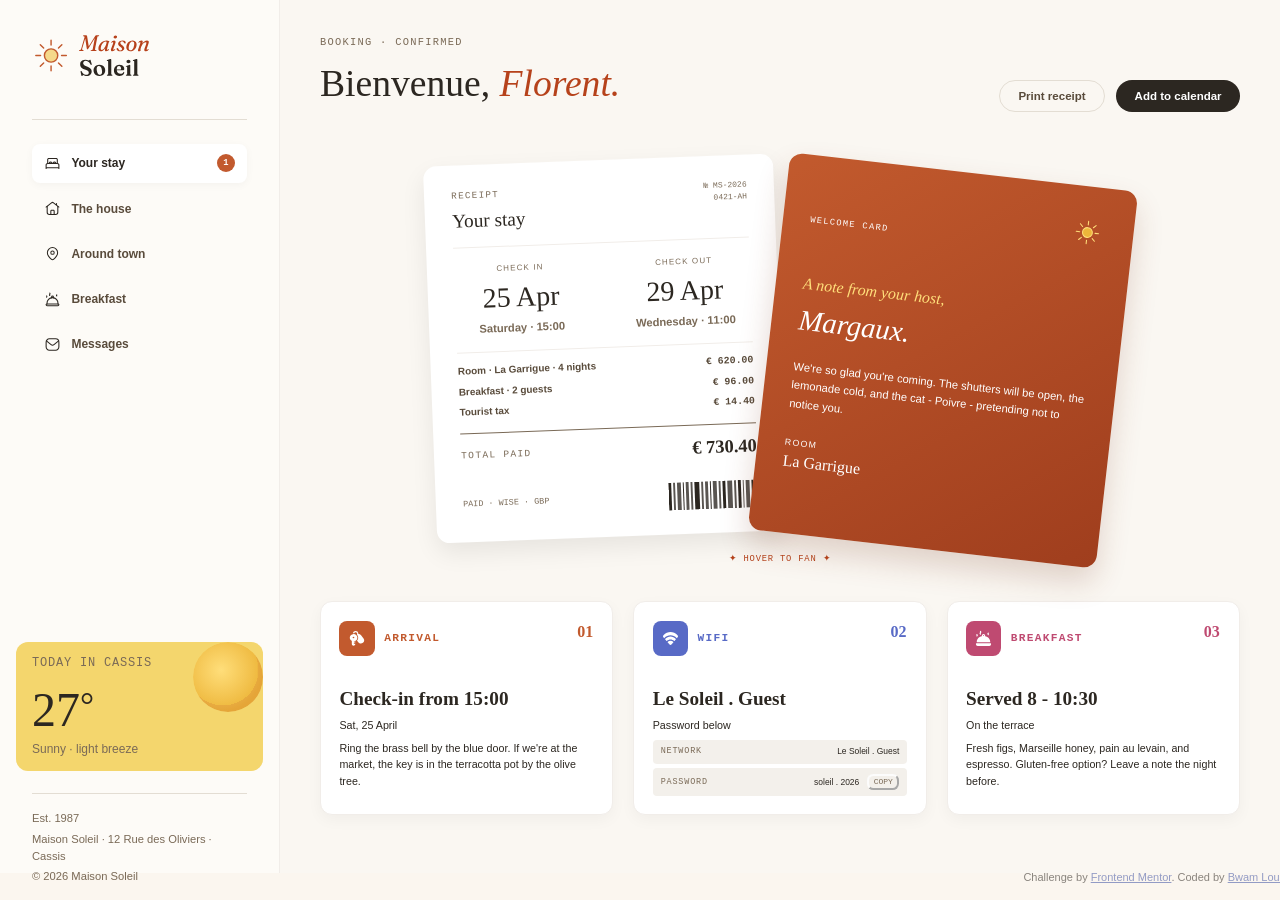
==== commit 322150cb: "Finish" ====
--- a/Day_2/index.html
+++ b/Day_2/index.html
@@ -38,11 +38,18 @@
   </nav>
 
   <!-- Local weather -->
-<div>
-
+<div class="weather-card">
+
+<div class="weather-top">
   <p>Today in Cassis</p>
-  <p class="weather-temp">27°</p>
-  <p>Sunny · light breeze</p>
+  <img src="images/icon-weather.svg" alt="" class="weather-icon">
+</div>
+
+<div class="weather-temperature">
+  <span>27</span><sup>°</sup>
+</div>
+
+  <p class="weather-condition">Sunny · light breeze</p>
 
 </div>  
 
--- a/Day_2/styles.css
+++ b/Day_2/styles.css
@@ -68,6 +68,7 @@
   padding: 2rem;
   display: flex;
   flex-direction: column;
+  border-right: 1px solid var(--clr-neutral-200);
 }
 
 /* ---------- Maison Soleil ---------- */
@@ -83,42 +84,138 @@
     padding: 0;
     display: flex;
     flex-direction: column;
-    gap: 1rem;
+    gap: 0.4rem;
     border-top: 1px solid var(--clr-neutral-400);
     padding-top: 1.5rem;
-}
-
-aside nav a {
+    margin: 0;
+}
+
+aside nav li a {
     color: var(--clr-neutral-700);
     text-decoration: none;
-    font-size: 0.9rem;
-}
-
-aside nav a:hover {
-    color: var(--clr-neutral-900);
-}
-
-/* Active badge on "Your Stay" */
-aside nav a span {
-    display: inline-block;
-    background-color: var(--clr-terracotta-500);
-    color: var(--clr-neutral-0);
-    font-size: 0.7rem;
+    font-size: 0.75rem;
+    display: flex;
+    align-items: center;
+    width: 100%;
+    min-height: 42%;
+    padding: 0.65rem 0.75rem;
+    border-radius: 8px;
+    font-family: var(--ff-body);
+    transition: background 0.2s ease;
     font-weight: 600;
-    width: 1.2rem;
-    height: 1.2rem;
-    border-radius: 50%;
-    text-align: center;
-    line-height: 1.2rem;
-    margin-left: 0.9rem;
-}
-
-/* Weather widget */
-aside > div {
-    margin-top: 2.5rem;
-    margin-bottom: 2.5rem;
-    padding-top: 1.5rem;
-    border-top: 1px solid var(--clr-neutral-400);
+}
+
+aside nav li a:hover {
+  background-color: var(--clr-neutral-200);
+}
+
+/* Icons */
+aside nav li a img {
+  width: 17px;
+  height: 17px;
+  margin-right: 0.65rem;
+
+}
+
+/* Active button */
+aside nav li:first-child a {
+  background: white;
+  color: var(--clr-neutral-900);
+  box-shadow: 0 2px 8px rgba(0, 0, 0, 0.04);
+}
+
+aside nav li:first-child a:hover {
+  background-color: var(--clr-neutral-400);
+}
+
+/* Number inside "Your Stay" */
+aside nav li:first-child a span {
+  display: flex;
+  align-items: center;
+  justify-content: center;
+  width: 18px;
+  height: 18px;
+  margin-left: auto;
+  border-radius: 50%;
+  background: var(--clr-terracotta-500);
+  color: white;
+  font-family: var(--ff-mono);
+  font-size: 0.55rem;
+  line-height: 1;
+}
+
+/* Weather Card */
+.weather-card {
+  margin-top: auto;
+  padding: 1rem;
+  border-radius: 12px;
+  background: #f4d66d;
+  color: var(--clr-neutral-900);
+  width: 115%;
+  height: 16%;
+  position: relative;
+  right: 1rem;
+  bottom: -9.5rem;
+}
+
+/* Top line */
+.weather-top {
+  display: flex;
+  justify-content: space-between;
+  align-items: center;
+}
+
+.weather-top p {
+  margin: 0;
+  font-family: var(--ff-mono);
+  font-size: 0.58rem;
+  text-transform: uppercase;
+  letter-spacing: 0.05rem;
+  position: relative;
+  bottom: 3rem;
+}
+
+.weather-icon {
+  position: relative;
+  width: 70px;
+  height: 70px;
+  border-radius: 50%;
+  bottom: 1rem;
+  left: 1rem;
+}
+
+/* Temperature */
+.weather-temperature {
+    display: flex;
+    align-items: flex-start;
+    margin-top: 0.4rem;
+    position: relative;
+    bottom: 5.5rem;
+}
+
+.weather-temperature span {
+    font-family: var(--ff-heading);
+    font-size: 3rem;
+    font-weight: 400;
+    line-height: 1;
+}
+
+.weather-temperature sup {
+    margin-top: 0.15rem;
+    font-family: var(--ff-heading);
+    font-size: 2.2rem;
+    position: relative;
+    bottom: 0.5rem;
+}
+
+/* Weather description */
+.weather-condition {
+    margin: 0.45rem 0 0;
+    font-family: var(--ff-body);
+    font-size: 0.65rem;
+    color: var(--clr-neutral-700);
+    position: relative;
+    bottom: 6rem;
 }
 
 aside > div p:first-child {
@@ -143,6 +240,10 @@
     margin-top: auto;
     font-size: 0.7rem;
     color: var(--clr-neutral-600);
+    bottom: -3rem;
+    position: relative;
+    border-top: 1px solid var(--clr-neutral-400);
+    padding-top: 1rem;
 }
 
 aside footer p {
@@ -197,6 +298,7 @@
   font-family: var(--ff-body);
   font-size: 0.72rem;
   cursor: pointer;
+  font-weight: 600;
 }
 
 .btn-outline {
@@ -224,10 +326,10 @@
 
 .booking-visual {
   position: relative;
-  width: min(880px, 100%);
+  width: min(700px, 100%);
   min-height: 385px;
   display: grid;
-  grid-template-columns: 1.02fr 0.86fr;
+  grid-template-columns: 1.20fr 1.20fr;
   align-items: center;
   margin: 0 auto;
 }
@@ -278,12 +380,13 @@
   grid-template-columns: 1fr 1fr;
   gap: 2rem;
   padding: 1rem 0 0.9rem;
+  text-align: center;
 }
 
 .small-label {
-  margin-bottom: 0.15rem;
-  color: var(--clr-neutral-600);
-  font-size: 0.55rem;
+  margin-bottom: 0.50rem;
+  color: var(--clr-neutral-600);
+  font-size: 0.50rem;
   text-transform: uppercase;
   letter-spacing: 0.07rem;
 }
@@ -296,12 +399,15 @@
 
 .small-text {
   color: var(--clr-neutral-600);
-  font-size: 0.58rem;
+  font-size: 0.70rem;
+  font-weight: 600;
+  margin-top: 0.4rem;
 }
 
 .cost-list {
   padding-top: 0.7rem;
   border-top: 1px solid var(--clr-neutral-200);
+  font-weight: 590;
 }
 
 .cost-list div {
@@ -311,6 +417,7 @@
   margin-bottom: 0.35rem;
   color: var(--clr-neutral-700);
   font-size: 0.62rem;
+
 }
 
 .cost-list div span:last-child {
@@ -323,8 +430,8 @@
   justify-content: space-between;
   align-items: center;
   padding-top: 0.55rem;
-  margin-top: 0.4rem;
-  border-top: 1px solid var(--clr-neutral-400);
+  margin-top: 0.8rem;
+  border-top: 1px solid var(--clr-neutral-600);
 }
 
 .total span {
@@ -332,25 +439,28 @@
   font-size: 0.6rem;
   text-transform: uppercase;
   letter-spacing: 0.08rem;
+  color: var(--clr-neutral-600);
 }
 
 .total strong {
-  font-family: var(--ff-mono);
+  font-family: var(--ff-heading);
   font-size: 1.15rem;
-  font-weight: 500;
-}
-
-.receipt-bottom {
+  font-weight: 590;
+}
+
+.receipt-button {
   display: flex;
   justify-content: space-between;
   align-items: flex-end;
   margin-top: 0.5rem;
 }
 
-.receipt-bottom p {
+.receipt-button p {
   color: var(--clr-neutral-600);
   font-family: var(--ff-mono);
   font-size: 0.53rem;
+  text-transform: uppercase;
+  margin-bottom: 0.4rem;
 }
 
 .barcode {
@@ -365,13 +475,14 @@
   z-index: 3;
   width: 100%;
   min-height: 325px;
-  margin-left: -42px;
-  padding: 1.7rem;
+  margin-left: -12px;
+  margin-top: 1.5rem;
+  padding: 3.7rem 1.7rem;
   border-radius: 0.8rem;
   color: white;
   background: linear-gradient(145deg, var(--clr-terracotta-500), var(--clr-terracotta-700));
   box-shadow: 0 15px 30px rgba(120, 55, 30, 0.2);
-  transform: rotate(3.5deg);
+  transform: rotate(6.5deg);
 }
 
 .host-sun {
@@ -414,7 +525,6 @@
 }
 
 .room-label {
-  margin-bottom: 0.1rem;
   font-size: 0.55rem;
   text-transform: uppercase;
   letter-spacing: 0.08rem;
@@ -435,7 +545,6 @@
 }
 
 /* ================= THREE INFO CARDS ================= */
-
 .info-cards {
   width: 100%;
   margin-top: 2.2rem;
@@ -482,28 +591,45 @@
 
 
 .info-card h2 {
-  margin-bottom: 0.65rem;
-  font-family: var(--ff-heading);
-  font-size: 1.15rem;
-  font-weight: 400;
-}
+  font-family: var(--ff-mono);
+  font-size: 0.7rem;
+  font-weight: 600;
+  position: relative;
+  left: 2.8rem;
+  bottom: 2.4rem;
+  text-transform: uppercase;
+  letter-spacing: 0.08rem;
+}
+
+.info-card:nth-child(1) h2  {
+    color: var(--clr-terracotta-500);
+}
+
+.info-card:nth-child(2) h2 {
+    color: var(--clr-blue-500);
+}
+
+.info-card:nth-child(3) h2 {
+    color: var(--clr-rose-500);
+} 
 
 .info-card h3 {
   margin-bottom: 0.25rem;
-  font-size: 0.76rem;
-  font-weight: 600;
+  font-size: 1.2rem;
+  font-family: var(--ff-heading);
 }
 
 .info-card p {
   margin-bottom: 0.35rem;
-  color: var(--clr-neutral-600);
+  color: var(--clr-neutral-900);
   font-size: 0.67rem;
   line-height: 1.55;
 }
 
-.card-date,
+
 .password-label {
-  font-size: 0.62rem !important;
+  font-size: 0.58rem;
+  color: var(--clr-neutral-600);
 }
 
 .wifi-row {
@@ -529,7 +655,10 @@
 }
 
 .wifi-row button {
-  border: none;
+  border-color: rgb(252, 252, 252);
+  border-radius: 0.4rem;
+  width: 2rem;
+  height: 1rem;
   background: transparent;
   color: var(--clr-neutral-600);
   font-family: var(--ff-mono);
@@ -540,12 +669,14 @@
 /* ================= ATTRIBUTION ================= */
 
 .attribution {
-  position: fixed;
-  right: 0.5rem;
+  position: relative;
+  left: 63rem;
   bottom: 0.25rem;
   z-index: 10;
   font-size: 0.55rem;
   opacity: 0.55;
+  width: 120%;
+  
 }
 
 .attribution a {
